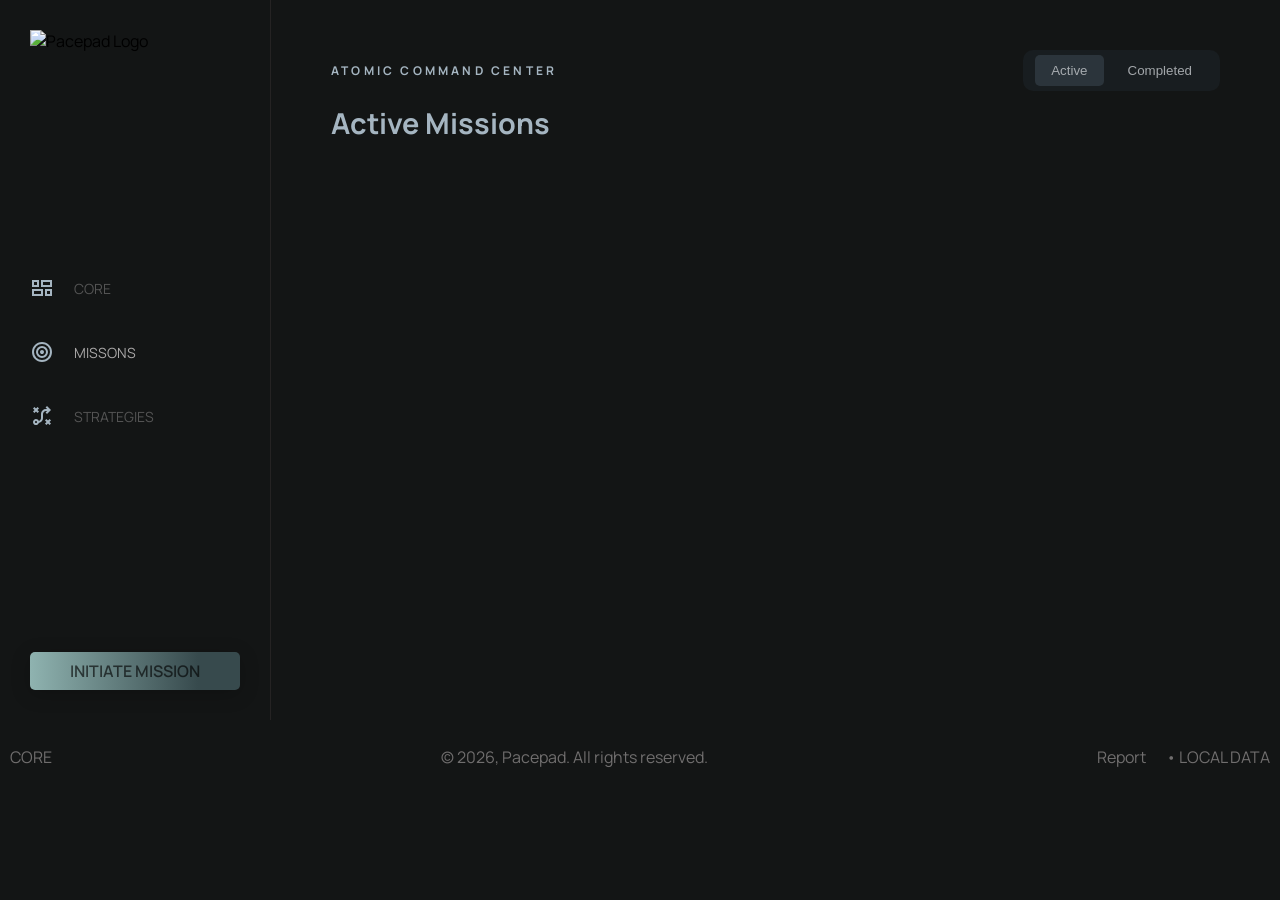
==== missions.html @ 3fa98ae5 "feat: add missions and strategies pages with navigation updates and new icons" ====
<!doctype html>
<html lang="en">
  <head>
    <meta charset="UTF-8" />
    <meta name="viewport" content="width=device-width, initial-scale=1.0" />
    <title>PacePad | Missions</title>
    <link rel="preconnect" href="https://fonts.googleapis.com" />
    <link rel="preconnect" href="https://fonts.gstatic.com" crossorigin />
    <link
      href="https://fonts.googleapis.com/css2?family=Manrope:wght@200..800&display=swap"
      rel="stylesheet"
    />
    <link rel="stylesheet" href="./styles.css" />
  </head>
  <body>
    <div class="body-flex">
      <header>
        <nav class="nav">
          <a href="#" class="nav__logo"
            ><img src="./assets/pacepad-logo.svg" alt="Pacepad Logo" />
          </a>
          <ul class="nav__list">
            <li class="nav__list-item">
              <img src="./assets/icons/core-icon.svg" alt="Core Icon" />
              <a href="index.html">CORE</a>
            </li>
            <li class="nav__list-item">
              <img src="./assets/icons/mission-icon.svg" alt="Mission Icon" />
              <a href="missions.html" class="list-item--active">MISSONS</a>
            </li>
            <li class="nav__list-item">
              <img src="./assets/icons/strategy-icon.svg" alt="Strategy Icon" />
              <a href="./strategies.html">STRATEGIES</a>
            </li>
          </ul>
          <a href="addmission.html" class="btn btn--primary"
            >INITIATE MISSION</a
          >
        </nav>
      </header>
      <main class="main__container">
        <div class="mission-container">
          <h1>ATOMIC COMMAND CENTER</h1>
          <div id="activeMissions">
            <h2>Active Missions</h2>
          </div>
          <div class="hidden" id="completedMissions">
            <h2>Completed Missions</h2>
          </div>
        </div>
        <div class="btn__group">
          <button class="btn btn--tertiary btn--active" id="activeButton">
            Active
          </button>
          <button class="btn btn--tertiary" id="completedButton">
            Completed
          </button>
        </div>
      </main>
    </div>
    <footer class="footer">
      <a href="index.html">CORE</a>
      <span>© 2026, Pacepad. All rights reserved.</span>
      <span class="footer-right">
        <a href="mailto:busra.kuscu@code2career.eu">Report</a>
        <p>• LOCAL DATA</p>
      </span>
    </footer>
    <script src="./missions.js"></script>
  </body>
</html>
---- styles.css ----
* {
  box-sizing: border-box;
}

:root {
  --color-primary: #8FB3B0;
  --color-secondary: #374A4D;
  --color-tertiary: #A5B5C1;
  --color-neutral: #131515;
  --color-base: #eadfdf2d;
  --color-bright: #626543;

  --text-xs: 0.75rem;
  --text-sm: 0.875rem;
  --text-md: 1rem;
  --text-lg: 1.125rem;
  --text-xl: 1.25rem;
  --text-2xl: 1.5rem;
  --text-3xl: 2rem;

  --max-content: 780px;
}

body {
  font-family: "Manrope", sans-serif;
  margin: 0;
  padding: 0;
  background-color: var(--color-neutral);
}

a {
  color: inherit;
  text-decoration: none;
  display: inline-block;
}

a:hover {
  color: inherit;
  text-decoration: none;
}

/*a:visited {
  color: inherit;
}*/

ul {
  list-style: none;
  margin: 0;
  padding: 0;
}

picture,
img {
  max-width: 100%;
  margin: 0;
}



h1 {
  font-size: 12px;
  letter-spacing: 0.2rem;
  margin: 0;
}

h2 {
  font-size: 1.8rem;
}

.body-flex {
  display: flex;
  flex-direction: row;
}

.nav {
  max-width: 280px;
  width: 100%;
  flex-shrink: 0;
  border-right: 1px solid #252323;
  height: 80vh;
  display: flex;
  flex-direction: column;
  justify-content: space-between;
  padding: 30px;
}

.nav__logo img {
  width: 100px;
  height: auto;
}

.nav__list {
  display: flex;
  flex-direction: column;
  gap: 40px;
}

.nav__list-item {
  display: flex;
  align-items: center;
  gap: 20px;
  color: #545454;
  font-size: 14px;
}

.nav__list-item a:hover {
  color: #aba9a9a7;
}

.list-item--active {
  color: #aaa8a8;
}

.main__container {
  display: flex;
  flex-direction: row;
  justify-content: space-between;
  align-items: baseline;
  width: 100%;
  flex: 1;
  max-width: 1100px;
  margin: 50px 60px;
  color: #A5B5C1;
}

.workspace {
  display: flex;
  flex-direction: column;
  align-items: center;
  justify-content: center;
}

.mission-container {
  color: #A5B5C1;
  display: flex;
  flex-direction: column;
  justify-content: baseline;
}

.mission-creator {
  display: flex;
  align-items: center;
  justify-content: center;
  padding: 6px 6px 6px 16px;
  background-color: #000000;
  border: none;
  width: 100%;
  border-radius: 10px;
}

.mission-creator:focus-within {
  border-color: #769f9d29;
  box-shadow: 0 0 0 1px #769f9d29;
}

.mission-creator__input {
  flex: 1;
  background-color: #000000;
  border: none;
  color: #ffffff77;
  font-size: 20px;
  outline: none;
}

.btn {
  cursor: pointer;
  border: none;
  border-radius: 5px;
  text-align: center;
}

.btn--primary {
  padding: 8px 40px;
  background: linear-gradient(90deg, var(--color-primary) 0%, var(--color-secondary)80%);
  transition: all 0.4s cubic-bezier(0.4, 0, 0.2, 1);
  box-shadow: 0 4px 20px rgba(0, 0, 0, 0.2);
  color: #000000a0;
  font-weight: 600;
}

.btn--primary:hover {
  box-shadow: 0 6px 20px rgba(224, 236, 232, 0.264);
  color: #000000a0;
}

.btn--secondary {
  padding: 12px 24px;
  background: linear-gradient(90deg, var(--color-primary) 0%, var(--color-secondary)80%);
  transition: all 0.4s cubic-bezier(0.4, 0, 0.2, 1);
  box-shadow: 0 4px 20px rgba(0, 0, 0, 0.2);
  color: #000000a0;
}

.btn--secondary:hover {
  box-shadow: 0 6px 20px rgba(224, 236, 232, 0.264);
  color: #000000a0;
}

.btn--tertiary {
  background: transparent;
  color: #c3c6cacf;
  padding: 8px 16px;
  transition: all 0.3s ease;
}

.btn--tertiary:hover {
  color: #ffffff;
}

.btn--active {
  background-color: #48576367;
}

.btn__group {
  display: flex;
  gap: 8px;
  background-color: #252f374f;
  padding: 5px 12px;
  border-radius: 10px;
}

.btn__content {
  display: flex;
  align-items: center;
  gap: 10px;
  padding-left: 20px;
  padding-right: 20px;
  color: #000000a0;
  font-weight: 600;
  font-size: 14px;
  width: min-content;
}





















.footer {
  display: flex;
  gap: 20px;
  align-items: baseline;
  justify-content: space-between;
  color: #706e6e;
  margin: 10px;
}

.footer-right {
  display: flex;
  align-items: baseline;
  gap: 20px;
}




























.hidden {
  display: none;
}



@media all and (min-width: 640px) and (max-width: 1023.98px) {}

@media all and (min-width: 1024px) {}
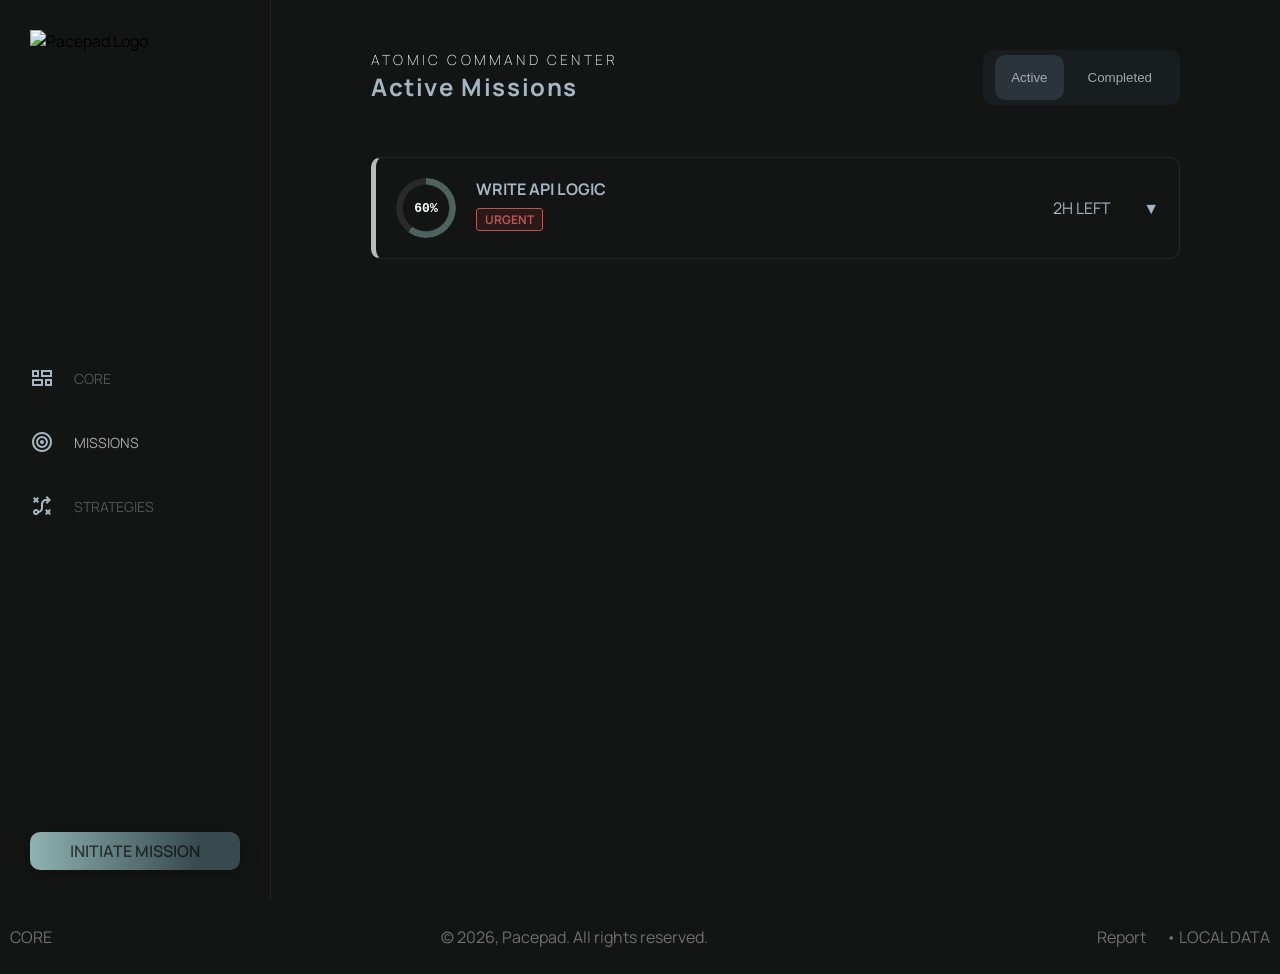
==== commit 28eb30e9: "Add new icons and enhance mission management UI - Added 'add-icon.svg' and 'schedule-icon.svg' for i" ====
--- a/missions.html
+++ b/missions.html
@@ -16,7 +16,7 @@
     <div class="body-flex">
       <header>
         <nav class="nav">
-          <a href="#" class="nav__logo"
+          <a href="index.html" class="nav__logo"
             ><img src="./assets/pacepad-logo.svg" alt="Pacepad Logo" />
           </a>
           <ul class="nav__list">
@@ -26,35 +26,72 @@
             </li>
             <li class="nav__list-item">
               <img src="./assets/icons/mission-icon.svg" alt="Mission Icon" />
-              <a href="missions.html" class="list-item--active">MISSONS</a>
+              <a href="missions.html" class="list-item--active">MISSIONS</a>
             </li>
             <li class="nav__list-item">
               <img src="./assets/icons/strategy-icon.svg" alt="Strategy Icon" />
               <a href="./strategies.html">STRATEGIES</a>
             </li>
           </ul>
-          <a href="addmission.html" class="btn btn--primary"
+          <a href="startmission.html" class="btn btn--primary"
             >INITIATE MISSION</a
           >
         </nav>
       </header>
-      <main class="main__container">
-        <div class="mission-container">
-          <h1>ATOMIC COMMAND CENTER</h1>
-          <div id="activeMissions">
-            <h2>Active Missions</h2>
+      <main class="flex-row main__container align-baseline">
+        <div class="flex-column mission__container">
+          <div class="flex-row justify-space-between">
+            <div class="flex-column">
+              <h1 class="mission__title">ATOMIC COMMAND CENTER</h1>
+              <h2>Active Missions</h2>
+            </div>
+            <div class="flex-row btn__group">
+              <button class="btn btn--tertiary btn--active" id="activeButton">
+                Active
+              </button>
+              <button class="btn btn--tertiary" id="completedButton">
+                Completed
+              </button>
+            </div>
           </div>
+
+          <div class="flex-column mission-card">
+            <div class="flex-row mission-card__header">
+              <div class="flex-row">
+                <div class="atomic-ring" style="--val: 60">60%</div>
+
+                <div class="flex-column title-wrapper">
+                  <h3 class="mission-card__title">WRITE API LOGIC</h3>
+                  <span class="mission-card__type">URGENT</span>
+                </div>
+              </div>
+
+              <div class="flex-row mission-card__status">
+                <span class="time-label">2H LEFT</span>
+                <span class="chevron-icon">▼</span>
+              </div>
+            </div>
+            <div class="mission-body-wrapper">
+              <div class="mission-body">
+                <ul class="atomic-list">
+                  <li class="step completed">
+                    <span class="check-box">✔</span> Setup React Boilerplate
+                  </li>
+                  <li class="step pending">
+                    <span class="check-box">○</span> Fetch API Data
+                  </li>
+                </ul>
+
+                <div class="mission-footer">
+                  <button class="btn-remove">X REMOVE MISSION</button>
+                </div>
+              </div>
+            </div>
+          </div>
+
           <div class="hidden" id="completedMissions">
             <h2>Completed Missions</h2>
           </div>
-        </div>
-        <div class="btn__group">
-          <button class="btn btn--tertiary btn--active" id="activeButton">
-            Active
-          </button>
-          <button class="btn btn--tertiary" id="completedButton">
-            Completed
-          </button>
         </div>
       </main>
     </div>
--- a/styles.css
+++ b/styles.css
@@ -19,6 +19,11 @@
   --text-3xl: 2rem;
 
   --max-content: 780px;
+
+
+
+
+
 }
 
 body {
@@ -55,16 +60,24 @@
   margin: 0;
 }
 
-
-
 h1 {
-  font-size: 12px;
-  letter-spacing: 0.2rem;
   margin: 0;
+  color: #ffffff;
+  font-weight: 200;
+
 }
 
 h2 {
-  font-size: 1.8rem;
+  font-size: 1.5rem;
+  letter-spacing: 0.1rem;
+  line-height: 150%;
+  margin: 0;
+
+}
+
+h3 {
+  margin: 0;
+  font-size: 1rem;
 }
 
 .body-flex {
@@ -73,15 +86,15 @@
 }
 
 .nav {
-  max-width: 280px;
-  width: 100%;
-  flex-shrink: 0;
-  border-right: 1px solid #252323;
-  height: 80vh;
   display: flex;
   flex-direction: column;
   justify-content: space-between;
+  flex-shrink: 0;
   padding: 30px;
+  max-width: 280px;
+  width: 100%;
+  height: 100vh;
+  border-right: 1px solid #252323;
 }
 
 .nav__logo img {
@@ -99,8 +112,8 @@
   display: flex;
   align-items: center;
   gap: 20px;
+  font-size: 14px;
   color: #545454;
-  font-size: 14px;
 }
 
 .nav__list-item a:hover {
@@ -111,30 +124,38 @@
   color: #aaa8a8;
 }
 
-.main__container {
+.flex-row {
   display: flex;
   flex-direction: row;
-  justify-content: space-between;
-  align-items: baseline;
-  width: 100%;
+}
+
+.flex-column {
+  display: flex;
+  flex-direction: column;
+}
+
+.main__container {
+
+  align-items: center;
+  gap: 30px;
   flex: 1;
+  width: 100%;
   max-width: 1100px;
   margin: 50px 60px;
   color: #A5B5C1;
 }
 
+
+.justify-space-between {
+  justify-content: space-between;
+}
+
+
+
+
 .workspace {
-  display: flex;
-  flex-direction: column;
   align-items: center;
   justify-content: center;
-}
-
-.mission-container {
-  color: #A5B5C1;
-  display: flex;
-  flex-direction: column;
-  justify-content: baseline;
 }
 
 .mission-creator {
@@ -142,10 +163,10 @@
   align-items: center;
   justify-content: center;
   padding: 6px 6px 6px 16px;
-  background-color: #000000;
+  width: 100%;
   border: none;
-  width: 100%;
   border-radius: 10px;
+  background-color: #0b0b0ba8;
 }
 
 .mission-creator:focus-within {
@@ -155,27 +176,676 @@
 
 .mission-creator__input {
   flex: 1;
-  background-color: #000000;
   border: none;
+  outline: none;
+  font-size: 20px;
   color: #ffffff77;
+  background-color: #0b0b0ba8;
+}
+
+.mission__container {
+  color: #A5B5C1;
+  gap: 12px;
+  flex: 1;
+  margin-left: 40px;
+  margin-right: 40px;
+  width: 100%;
+
+}
+
+.align-baseline {
+  align-items: baseline;
+}
+
+
+.mission__title {
+  font-size: 14px;
+  letter-spacing: 0.2rem;
+}
+
+.form__container {
+  width: 100%;
+  max-width: 900px;
+  gap: 40px;
+}
+
+.form__header {
+  align-items: flex-end;
+  gap: 24px;
+}
+
+
+
+
+
+@property --val {
+  syntax: '<number>';
+  inherits: true;
+  initial-value: 0;
+}
+
+/* 1. Ana Kutumuz (Sadece yazıyı ve boyutu tutuyor) */
+.atomic-ring {
+  position: relative;
+  /* İçindeki çemberi hizalamak için gerekli */
+  width: 60px;
+  height: 60px;
+  display: flex;
+  align-items: center;
+  justify-content: center;
+  font-family: monospace;
+  font-weight: bold;
+  color: #fff;
+  z-index: 1;
+  /* Yazıyı en öne alıyoruz */
+}
+
+/* 2. Çemberin Kendisi (Sadece arka planda bir hayalet gibi duruyor) */
+.atomic-ring::before {
+  content: "";
+  position: absolute;
+  inset: 0;
+  /* Kutuyu tam olarak kapla */
+  border-radius: 50%;
+  z-index: -1;
+  /* Yazının arkasına geç */
+
+  /* Çizim ve Maskeleme işlerini sadece bu arka plana veriyoruz */
+  background: conic-gradient(#8ebeb576 calc(var(--val) * 1%), #2a2a2a 0);
+  -webkit-mask: radial-gradient(farthest-side, transparent 75%, black 80%);
+  mask: radial-gradient(farthest-side, transparent 75%, black 80%);
+
+  transition: --val 0.6s ease-out;
+  /* Animasyon burada */
+}
+
+.mission-card__header {
+  cursor: pointer;
+  justify-content: space-between;
+  align-items: center;
+
+  width: 100%;
+  max-width: 1100px;
+
+}
+
+.title-wrapper {
+  margin-left: 20px;
+  gap: 8px;
+}
+
+.mission-card {
+  align-items: baseline;
+  justify-content: flex-start;
+  margin-top: 40px;
+  border: 1px solid #bfc0c01c;
+  border-left: 5px solid #cdcdcde6;
+  border-radius: 10px;
+  padding: 20px;
+  width: 100%;
+
+}
+
+.mission-card__status {
+  gap: 32px;
+}
+
+.mission-card__type {
+  color: #bb5551;
+  font-weight: 700;
+  font-size: 12px;
+  max-width: fit-content;
+  background-color: #7f282734;
+  text-align: center;
+  padding: 2px 8px;
+  border-radius: 3px;
+  border: 0.5px solid #bb5551;
+}
+
+/* Ok ikonuna dönme animasyonu ekleyelim */
+.chevron-icon {
+  display: inline-block;
+  transition: transform 0.3s ease;
+}
+
+/* Kapanıp açılacak alanın İSKELETİ (CSS Grid Büyüsü) */
+.mission-body-wrapper {
+  display: grid;
+  grid-template-rows: 0fr;
+  /* Kapalıyken yüksekliği 0 */
+  transition: grid-template-rows 0.4s ease-out;
+  /* Pürüzsüz geçiş süresi */
+}
+
+/* İçeriğin taşmasını engelle */
+.mission-body {
+  overflow: hidden;
+}
+
+
+
+/* =========================================
+   AÇIK OLDUĞUNDA ÇALIŞACAK CSS
+   ========================================= */
+.mission-card.is-open .mission-body-wrapper {
+  grid-template-rows: 1fr;
+  /* Yüksekliği içindeki eleman kadar olsun */
+}
+
+.mission-card.is-open .chevron-icon {
+  transform: rotate(180deg);
+  /* Oku yukarı çevir */
+}
+
+
+
+
+.grid__container {
+  display: grid;
+  grid-template-columns: auto auto;
+  justify-content: space-between;
+  align-items: baseline;
+  gap: 12px;
+  margin-bottom: 32px;
+
+}
+
+
+.mission-types__grid {
+  display: grid;
+  grid-template-columns: repeat(2, 1fr);
+  align-items: flex-start;
+  justify-content: start;
+  gap: 16px;
+}
+
+.mission-types__option {
+  border-radius: 10px;
+  border: 1px solid #2f313266;
+  background-color: #1c1e2033;
+  padding: 12px 50px;
+  cursor: pointer;
+  transition: background 0.2s, border-color 0.2s;
+  box-shadow: 0 4px 10px rgba(0, 0, 0, 0.4);
+}
+
+
+.mission-types--active {
+  background-color: #162525;
+  border: 1px solid #1b453f;
+  box-shadow: 0 4px 15px rgba(41, 67, 63, 0.35);
+}
+
+.option__input {
+  display: none;
+}
+
+.option__content {
+  align-items: flex-start;
+  gap: 4px;
+}
+
+.option__title {
+  font-weight: 700;
+  font-size: 14px;
+  margin-bottom: 4px;
+  color: rgba(243, 244, 246, 0.874)
+}
+
+.option__subtitle {
+  font-size: 12px;
+  font-weight: 600;
+  color: #656E70;
+}
+
+
+
+.allocation__container {
+  gap: 8px;
+
+}
+
+.duration__option {
+  justify-content: center;
+  align-items: center;
+  border-radius: 20px;
+  padding: 12px 24px;
+  min-width: 70px;
+  min-height: 45px;
+  cursor: pointer;
+  transition: background 0.2s, color 0.2s;
+  border: 1px solid #2f313266;
+  background-color: #1c1e205c;
+  color: #ffffffd7;
+
+}
+
+
+
+.mission-types__option:hover,
+.duration__option:hover {
+  background-color: #1a1c1e;
+}
+
+
+.duration__content {
+  font-weight: 600;
+  font-size: 14px;
+
+}
+
+.duration__option--active {
+  background-color: #ffffffd7;
+  color: #141414e4;
+}
+
+.custom-button {
+  text-align: center;
+  margin-top: 20px;
+  width: 100%;
+}
+
+
+
+
+
+.breakdown__header {
+  justify-content: space-between;
+  align-items: baseline;
+  margin-top: 60px;
+  margin-bottom: 28px;
+  letter-spacing: 2px;
+  font-size: 14px;
+  font-weight: 600;
+}
+
+
+.breakdown__subtitle {
+  font-size: 12px;
+}
+
+
+.breakdown__list {
+  gap: 20px;
+}
+
+
+.breakdown__list-item {
+  background-color: #1a1c1e;
+  border: 1px solid #131515;
+  border-radius: 12px;
+  padding: 24px 40px;
+  align-items: center;
+  justify-content: center;
+  gap: 5px;
+  box-shadow: 0 4px 10px rgba(0, 0, 0, 0.4);
+  transition: all 0.2s ease;
+}
+
+.list-item__number {
   font-size: 20px;
+  font-weight: 700;
+  color: #334142;
+  margin-right: 32px;
+}
+
+.breakdown__input {
+  flex: 1;
+  background: none;
+  border: none;
   outline: none;
-}
+  font-size: 18px;
+  color: #ffffffbc;
+  width: 100%;
+}
+
+.breakdown__input::placeholder {
+  color: #ffffff3a;
+}
+
+.btn__add-step {
+  background: none;
+  color: #a5b5c1c4;
+
+}
+
+
+
+
+
+
+.breakdown__text {
+  margin: 0 auto;
+  background: url(./assets/focus-img.svg) no-repeat center;
+  background-size: contain;
+  color: var(--color-tertiary);
+  line-height: 150%;
+  text-align: center;
+  letter-spacing: 2px;
+  text-shadow: 0 0 20px rgba(255, 255, 255, 0.362);
+}
+
+
+
+
+
+
+
+
+
+
+
+
+
+
+
+
+
+
+
+
+
+
+
+
+
+
+.input-field {
+  border: none;
+  outline: none;
+  font-size: 20px;
+  color: #ffffffea;
+  background-color: #0b0b0b7b;
+  border-radius: 10px;
+  padding: 20px 32px;
+  width: 100%;
+  max-width: 800px;
+}
+
+.form__legend {
+  margin-bottom: 20px;
+  font-size: 12px;
+  font-weight: 600;
+  letter-spacing: 2px;
+}
+
+
+fieldset {
+  flex: 1;
+  border: none;
+  /* Tarayıcının varsayılan çerçevesini kaldırıyoruz */
+  padding: 0;
+  margin: 0;
+  min-width: 0;
+  /* Bazı tarayıcılarda taşmayı önler */
+}
+
+legend {
+  padding: 0;
+  display: table;
+  /* Genişlik sorunlarını çözer */
+}
+
+.focus-toggle {
+  align-items: center;
+  padding: 16px;
+  width: fit-content;
+  background: #1a1c1e;
+  border-radius: 12px;
+}
+
+.toggle__label,
+.toggle__status {
+  font-size: 12px;
+  font-weight: 600;
+  color: #8b9a9a;
+}
+
+.toggle__switch {
+  position: relative;
+  width: 44px;
+  height: 24px;
+  margin: 0 12px;
+}
+
+.toggle__switch input {
+  display: none;
+}
+
+.switch__slider {
+  position: absolute;
+  inset: 0;
+  cursor: pointer;
+  transition: 0.4s;
+  background: #2c3635;
+  border-radius: 24px;
+}
+
+.switch__slider:before {
+  position: absolute;
+  content: "";
+  width: 18px;
+  height: 18px;
+  left: 3px;
+  bottom: 3px;
+  transition: 0.4s;
+  background: #728c8a;
+  border-radius: 50%;
+}
+
+input:checked+.switch__slider {
+  background: #2e534dfb;
+}
+
+input:checked+.switch__slider:before {
+  transform: translateX(20px);
+  background: #a3c2c2;
+}
+
+
+
+
+
+.main__title {
+  font-size: 32px;
+}
+
+.strategy__container {
+  margin: 40px;
+  gap: 30px;
+}
+
+.strategy-card {
+  align-items: center;
+  justify-content: space-between;
+  gap: 24px;
+  flex: 1;
+  padding: 30px;
+  cursor: pointer;
+  position: relative;
+  transform: scale(0.9);
+  opacity: 0.7;
+  border: 1px solid #4857631d;
+  border-radius: 10px;
+  color: #798690;
+}
+
+.card--active {
+  font-weight: 600;
+  transform: scale(1.05);
+  opacity: 1;
+  z-index: 10;
+  box-shadow: 0 0 30px rgba(130, 127, 127, 0.308);
+  border-color: var(--color-tertiary);
+  color: #e4e9ed;
+}
+
+.card-icon {
+  padding: 10px;
+  border: 1px solid #717c8457;
+  border-radius: 50px;
+}
+
+.card-icon--active {
+  background: radial-gradient(circle, rgba(118, 159, 157, 0.352) 0%, rgba(5, 5, 5, 0) 70%);
+  box-shadow:
+    0 0 20px 0 rgba(118, 159, 157, 0.5),
+    inset 0 0 10px 0 rgba(118, 159, 157, 0.3);
+  border-color: #A5B5C1;
+}
+
+.card__text {
+  text-align: center;
+  font-size: 16px;
+  line-height: 150%;
+}
+
+.card-badge {
+  position: absolute;
+  top: 0;
+  left: 50%;
+  transform: translate(-50%, -100%);
+  transition: opacity 0.3s ease;
+  z-index: 10;
+  padding: 4px 16px;
+  font-size: 12px;
+  font-weight: 700;
+  text-align: center;
+  width: max-content;
+  border-radius: 20px;
+  background-color: #98ccc9;
+  color: #050505a4;
+}
+
+.card-status {
+  align-items: center;
+  gap: 8px;
+  transition: color 0.3s ease;
+}
+
+.status-dot {
+  width: 12px;
+  height: 12px;
+  background-color: transparent;
+  transition: all 0.3s ease;
+  border: 2px solid #4a555e;
+  border-radius: 50%;
+}
+
+.status-dot--active {
+  box-shadow: 0 0 10px 2px rgba(118, 159, 157, 0.6);
+  border-color: #769f9d;
+  background-color: #bed0cf;
+}
+
+.status-text {
+  font-size: 12px;
+  font-weight: 700;
+}
+
+
+.set-time {
+  align-items: center;
+  gap: 8px;
+  font-size: 14px;
+  background: none;
+  border-radius: 40px;
+  box-shadow: 0 0 5px 0 rgba(118, 159, 157, 0.355);
+  border-color: #9cbfc3;
+  padding: 20px;
+  color: #a5b5c1c4;
+}
+
+.set-time:hover {
+  color: #9cbfc3;
+}
+
+.calibration-box {
+  align-items: center;
+  justify-content: center;
+  gap: 60px;
+  background: radial-gradient(circle at center, #1a2a28 0%, #0d1413 100%);
+  padding: 40px;
+  border-radius: 16px;
+  user-select: none;
+  flex: 1;
+  width: 100%;
+}
+
+.btn--set-time {
+  padding: 12px 48px;
+  border: 1px solid #b6babc32;
+  border-radius: 30px;
+  box-shadow:
+    0 0 20px 0 rgba(118, 159, 157, 0.5),
+    inset 0 0 10px 0 rgba(118, 159, 157, 0.3);
+  cursor: pointer;
+}
+
+.time-column {
+  align-items: center;
+  width: 80px;
+}
+
+.col__label {
+  color: #6b8783;
+  font-size: 12px;
+  letter-spacing: 2px;
+  margin-bottom: 15px;
+}
+
+.nav-btn {
+  background: none;
+  border: none;
+  color: #3a4b49;
+  font-size: 20px;
+  cursor: pointer;
+  transition: color 0.2s ease;
+}
+
+.nav-btn:hover {
+  color: #00E5FF;
+}
+
+
+
+
+.val {
+  font-size: 24px;
+  color: #2a3b39;
+  transition: all 0.3s cubic-bezier(0.4, 0, 0.2, 1);
+}
+
+.val.active {
+  font-size: 56px;
+  font-weight: bold;
+  color: #c9f5f0;
+  text-shadow: 0 0 20px rgba(0, 229, 255, 0.4);
+}
+
+
+.time-separator {
+  font-size: 40px;
+  color: #2a3b39;
+  margin-top: 10px;
+}
+
 
 .btn {
   cursor: pointer;
   border: none;
-  border-radius: 5px;
+  border-radius: 10px;
   text-align: center;
+
 }
 
 .btn--primary {
   padding: 8px 40px;
+  font-weight: 600;
   background: linear-gradient(90deg, var(--color-primary) 0%, var(--color-secondary)80%);
   transition: all 0.4s cubic-bezier(0.4, 0, 0.2, 1);
   box-shadow: 0 4px 20px rgba(0, 0, 0, 0.2);
   color: #000000a0;
-  font-weight: 600;
 }
 
 .btn--primary:hover {
@@ -198,9 +868,9 @@
 
 .btn--tertiary {
   background: transparent;
-  color: #c3c6cacf;
   padding: 8px 16px;
   transition: all 0.3s ease;
+  color: #c3c6cacf;
 }
 
 .btn--tertiary:hover {
@@ -212,23 +882,22 @@
 }
 
 .btn__group {
-  display: flex;
+
   gap: 8px;
-  background-color: #252f374f;
   padding: 5px 12px;
   border-radius: 10px;
+  background-color: #252f374f;
 }
 
 .btn__content {
-  display: flex;
   align-items: center;
   gap: 10px;
   padding-left: 20px;
   padding-right: 20px;
-  color: #000000a0;
+  width: min-content;
   font-weight: 600;
   font-size: 14px;
-  width: min-content;
+  color: #000000a0;
 }
 
 
@@ -253,11 +922,11 @@
 
 .footer {
   display: flex;
-  gap: 20px;
   align-items: baseline;
   justify-content: space-between;
+  gap: 20px;
+  margin: 10px;
   color: #706e6e;
-  margin: 10px;
 }
 
 .footer-right {
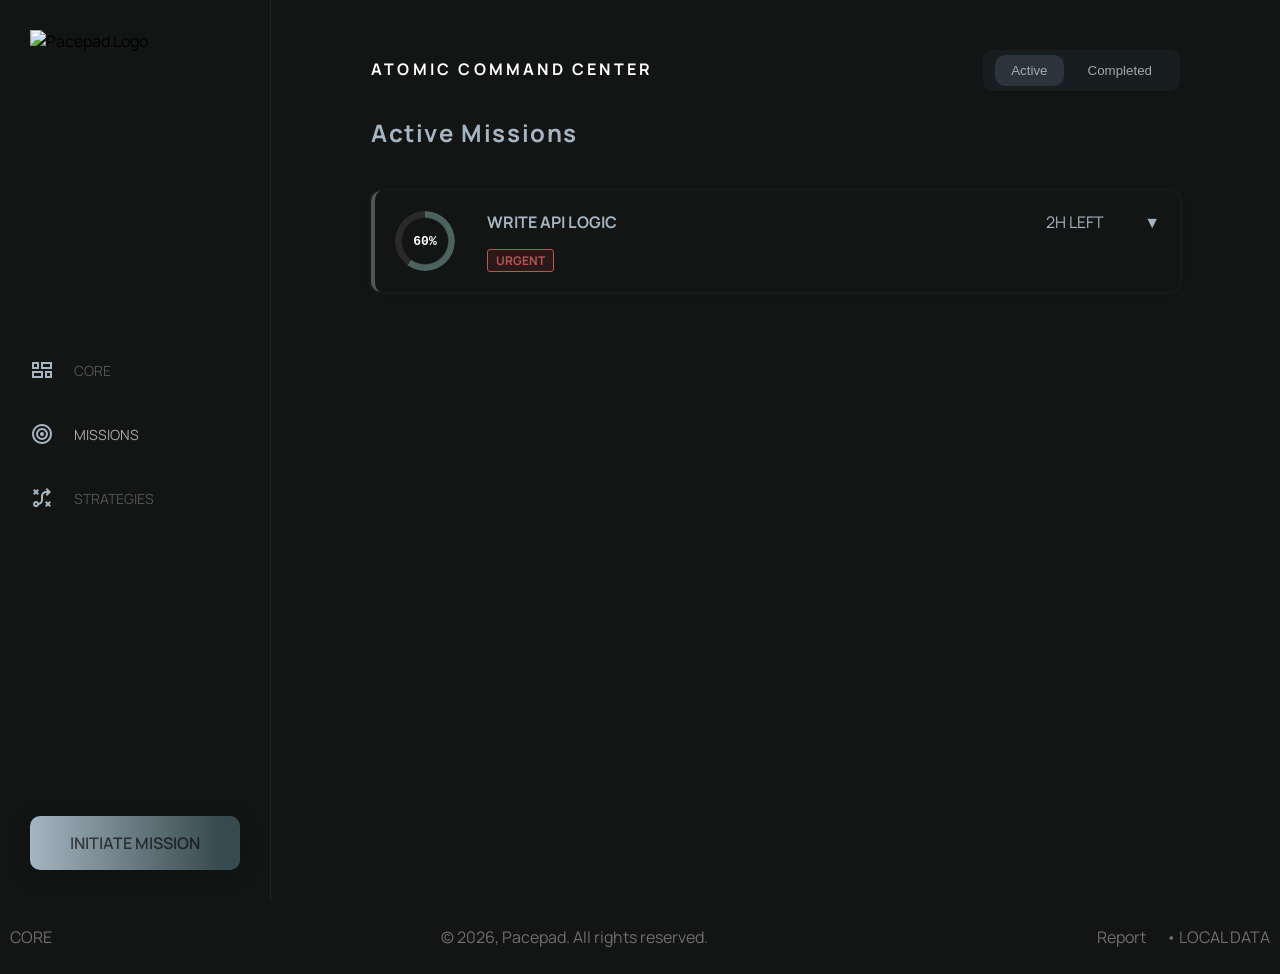
==== commit a2febc25: "feat: update mission card layout and styling for improved readability and interaction" ====
--- a/missions.html
+++ b/missions.html
@@ -40,11 +40,9 @@
       </header>
       <main class="flex-row main__container align-baseline">
         <div class="flex-column mission__container">
-          <div class="flex-row justify-space-between">
-            <div class="flex-column">
-              <h1 class="mission__title">ATOMIC COMMAND CENTER</h1>
-              <h2>Active Missions</h2>
-            </div>
+          <div class="flex-row justify-space-between align-baseline">
+            <h1 class="mission__title">ATOMIC COMMAND CENTER</h1>
+
             <div class="flex-row btn__group">
               <button class="btn btn--tertiary btn--active" id="activeButton">
                 Active
@@ -55,34 +53,35 @@
             </div>
           </div>
 
-          <div class="flex-column mission-card">
-            <div class="flex-row mission-card__header">
-              <div class="flex-row">
-                <div class="atomic-ring" style="--val: 60">60%</div>
+          <div class="flex-column" id="activeMissions">
+            <h2>Active Missions</h2>
+            <div class="flex-column mission-card">
+              <div class="flex-row mission-card__header">
+                <div class="flex-row">
+                  <div class="progress-ring" style="--val: 60">60%</div>
 
-                <div class="flex-column title-wrapper">
-                  <h3 class="mission-card__title">WRITE API LOGIC</h3>
-                  <span class="mission-card__type">URGENT</span>
+                  <div class="flex-column title-wrapper">
+                    <h3>WRITE API LOGIC</h3>
+                    <span class="mission-card__type">URGENT</span>
+                  </div>
+                </div>
+
+                <div class="flex-row mission-card__status">
+                  <span>2H LEFT</span>
+                  <span class="chevron-icon">▼</span>
                 </div>
               </div>
+              <div class="mission__body-wrapper">
+                <div class="mission__body">
+                  <ul>
+                    <li class="flex-row mission__body-item">
+                      <span class="check-box">✔</span> Setup React Boilerplate
+                    </li>
+                    <li class="flex-row mission__body-item">
+                      <span class="check-box">○</span> Fetch API Data
+                    </li>
+                  </ul>
 
-              <div class="flex-row mission-card__status">
-                <span class="time-label">2H LEFT</span>
-                <span class="chevron-icon">▼</span>
-              </div>
-            </div>
-            <div class="mission-body-wrapper">
-              <div class="mission-body">
-                <ul class="atomic-list">
-                  <li class="step completed">
-                    <span class="check-box">✔</span> Setup React Boilerplate
-                  </li>
-                  <li class="step pending">
-                    <span class="check-box">○</span> Fetch API Data
-                  </li>
-                </ul>
-
-                <div class="mission-footer">
                   <button class="btn-remove">X REMOVE MISSION</button>
                 </div>
               </div>
--- a/styles.css
+++ b/styles.css
@@ -63,8 +63,6 @@
 h1 {
   margin: 0;
   color: #ffffff;
-  font-weight: 200;
-
 }
 
 h2 {
@@ -72,12 +70,18 @@
   letter-spacing: 0.1rem;
   line-height: 150%;
   margin: 0;
-
 }
 
 h3 {
   margin: 0;
   font-size: 1rem;
+}
+
+fieldset {
+  flex: 1;
+  border: none;
+  padding: 0;
+  margin: 0;
 }
 
 .body-flex {
@@ -135,19 +139,13 @@
 }
 
 .main__container {
-
-  align-items: center;
-  gap: 30px;
+  align-items: center;
+  gap: 60px;
   flex: 1;
   width: 100%;
   max-width: 1100px;
   margin: 50px 60px;
   color: #A5B5C1;
-}
-
-
-.justify-space-between {
-  justify-content: space-between;
 }
 
 
@@ -178,14 +176,14 @@
   flex: 1;
   border: none;
   outline: none;
+  background: none;
   font-size: 20px;
-  color: #ffffff77;
-  background-color: #0b0b0ba8;
+  color: #ffffffac;
 }
 
 .mission__container {
   color: #A5B5C1;
-  gap: 12px;
+  gap: 24px;
   flex: 1;
   margin-left: 40px;
   margin-right: 40px;
@@ -193,41 +191,408 @@
 
 }
 
+.justify-space-between {
+  justify-content: space-between;
+}
+
 .align-baseline {
   align-items: baseline;
 }
 
 
 .mission__title {
+  font-size: 16px;
+  letter-spacing: 0.2rem;
+}
+
+.form__container {
+  width: 100%;
+  max-width: 900px;
+  gap: 10px;
+}
+
+.form__header {
+  align-items: center;
+  gap: 16px;
+}
+
+.form__legend {
+  margin-bottom: 20px;
+  font-size: 12px;
+  font-weight: 700;
+  letter-spacing: 2px;
+}
+
+.mt-60 {
+  margin-top: 60px;
+}
+
+.mb-20 {
+  margin-bottom: 20px;
+}
+
+
+
+
+.input-field {
+  border: none;
+  outline: none;
+  font-size: 20px;
+  color: #ffffffac;
+  background-color: #0b0b0b7b;
+  border-radius: 10px;
+  padding: 20px 32px;
+  width: 100%;
+  max-width: 700px;
+}
+
+.toggle__container {
+  align-items: center;
+  gap: 8px;
+  padding: 20px 14px;
+  width: fit-content;
+  background: #1a1c1e;
+  border-radius: 10px;
+}
+
+.toggle__label,
+.toggle__status {
+  font-size: 12px;
+  font-weight: 700;
+  color: #8b9a9a;
+}
+
+.toggle-btn {
+  display: inline-flex;
+  align-items: center;
+  width: 44px;
+  height: 24px;
+  background-color: #4d545b72;
+  border-radius: 9999px;
+  border: none;
+  cursor: pointer;
+  padding: 0;
+}
+
+.toggle-btn--active {
+  background-color: #5a8782c9;
+}
+
+.toggle-slider {
+  display: inline-block;
+  width: 16px;
+  height: 16px;
+  background-color: var(--color-tertiary);
+  border-radius: 50%;
+  transform: translateX(4px);
+  transition: transform 0.4s ease;
+}
+
+.toggle-btn--active .toggle-slider {
+  transform: translateX(24px);
+}
+
+.form__error {
+  color: #71c1b5ec;
   font-size: 14px;
-  letter-spacing: 0.2rem;
-}
-
-.form__container {
+  font-weight: 800;
+}
+
+
+
+
+.mission-types__container {
+  display: grid;
+  grid-template-columns: repeat(2, 1fr);
+  align-items: baseline;
+  justify-content: start;
+  gap: 16px;
+  margin-bottom: 32px;
+}
+
+.mission-types__option {
+  border-radius: 10px;
+  border: 1px solid #2f313266;
+  background-color: #1c1e2033;
+  padding: 12px 24px;
+  cursor: pointer;
+  box-shadow: 0 4px 10px rgba(0, 0, 0, 0.4);
+}
+
+.mission-types--active {
+  background-color: #162525;
+  border: 1px solid #1b453f;
+  box-shadow: 0 4px 15px rgba(41, 67, 63, 0.35);
+}
+
+.option__content {
+  align-items: baseline;
+  gap: 8px;
+  font-weight: 700;
+}
+
+.option__title {
+  font-size: 14px;
+  color: #f3f4f6df
+}
+
+.option__subtitle {
+  font-size: 12px;
+  color: #656E70;
+}
+
+.sr-only {
+  position: absolute;
+  width: 1px;
+  height: 1px;
+  padding: 0;
+  margin: -1px;
+  overflow: hidden;
+  clip: rect(0, 0, 0, 0);
+  border: 0;
+}
+
+.mission-types__option:has(input:focus-visible) {
+  border-color: #ffffff;
+}
+
+.form__context {
+
+  color: var(--color-tertiary);
+  line-height: 150%;
+  text-align: center;
+  letter-spacing: 2px;
+  text-shadow: 0 0 20px rgba(255, 255, 255, 0.362);
+}
+
+.breakdown__header {
+  justify-content: space-between;
+  align-items: baseline;
+
+}
+
+.breakdown__list {
+  gap: 20px;
+}
+
+.breakdown__list-item {
+  background-color: #1a1c1e;
+  border: 1px solid #131515;
+  border-radius: 10px;
+  padding: 12px 40px;
+  align-items: center;
+  justify-content: center;
+  gap: 16px;
+  box-shadow: 0 4px 10px rgba(0, 0, 0, 0.603);
+  min-height: 84px;
+
+}
+
+.list-item__number {
+  font-size: 20px;
+  font-weight: 700;
+  color: #3e4b4dd6;
+  margin-right: 32px;
+}
+
+.list-item__input {
+  flex: 1;
+  background: none;
+  border: none;
+  outline: none;
+  font-size: 18px;
+  color: #ffffffac;
+  width: 100%;
+}
+
+.list-item__input::placeholder {
+  color: #7479798b;
+}
+
+.list-item__actions {
+  gap: 8px;
+}
+
+.set-time__button {
+  align-items: center;
+  justify-content: center;
+  gap: 8px;
+  font-size: 14px;
+  border-radius: 40px;
+  box-shadow: 0 0 3px 0 #c5dcdb33;
+  padding: 10px;
+  min-width: 130px;
+  background-color: #769f9d53;
+  color: #bdc0c2db;
+}
+
+.set-time__button:hover {
+  background-color: #769f9d80;
+}
+
+.delete__button {
+  max-width: 90px;
+  background: none;
+  color: #a5b5c1c4;
+  padding: 10px;
+  box-shadow: 0 0 3px 0 #c5dcdb33;
+}
+
+.delete__button:hover {
+  background-color: #5e606027;
+}
+
+.add-step__button {
+  gap: 8px;
+  align-items: center;
+  background: none;
+  color: #a5b5c1c4;
+  width: 100%;
+}
+
+.add-step__button:hover {
+  background-color: #1a1c1e;
+}
+
+.submit__button {
+  gap: 12px;
+  align-items: center;
+  max-width: max-content;
+  margin: 0 auto;
+  padding: 20px 40px;
+  color: #232626;
+  font-weight: 600;
+  background: linear-gradient(90deg, var(--color-tertiary) 0, var(--color-secondary) 90%);
+}
+
+.calibration__container {
+  position: relative;
+  align-items: center;
+  justify-content: center;
+  gap: 60px;
+  background: radial-gradient(circle at center, #1a2a28 0%, #0d1413 100%);
+  padding: 40px;
+  border-radius: 16px;
+  user-select: none;
+  flex: 1;
+  width: 100%;
+}
+
+.column__time {
+  align-items: center;
+  min-width: 80px;
+}
+
+.column__label {
+  color: #6b8783;
+  font-size: 12px;
+  letter-spacing: 2px;
+  margin-bottom: 15px;
+}
+
+.calibration__button {
+  background: none;
+  border: none;
+  color: #3a4b49;
+  font-size: 20px;
+  cursor: pointer;
+  transition: color 0.3s ease;
+}
+
+.calibration__button:hover {
+  color: #769f9d;
+}
+
+.current__value {
+  font-size: 24px;
+  color: #2a3b39;
+  transition: all 0.3s cubic-bezier(0.4, 0, 0.2, 1);
+}
+
+.current__value.active {
+  font-size: 56px;
+  font-weight: bold;
+  color: #c9f5f0;
+  text-shadow: 0 0 20px rgba(0, 229, 255, 0.4);
+}
+
+.time-separator {
+  font-size: 40px;
+  color: #2a3b39;
+  margin-top: 10px;
+}
+
+.time-picker__button {
+  background-color: #2a3b39;
+  color: #c9f5f0;
+  padding: 12px 48px;
+  border: 1px solid #b6babc32;
+  border-radius: 30px;
+  box-shadow:
+    0 0 10px 0 rgba(118, 159, 157, 0.5),
+    inset 0 0 10px 0 rgba(118, 159, 157, 0.3);
+  cursor: pointer;
+}
+
+.time-picker__button:hover {
+  background-color: #2a3b39cd;
+}
+
+
+.error-message {
+  position: absolute;
+  top: 20%;
+  left: 50%;
+  transform: translateX(-50%);
+  z-index: 1000;
+  background-color: #b6babc32;
+  color: white;
+  padding: 20px 60px;
+  border-radius: 8px;
+  box-shadow: 0 0 0 9999px rgba(0, 0, 0, 0.6);
+}
+
+
+.close__button {
+  position: absolute;
+  top: 12px;
+  right: 24px;
+  background: transparent;
+  border: none;
+  font-size: 24px;
+  line-height: 1;
+  color: #f0f1f2;
+  cursor: pointer;
+  padding: 8px;
+  transition: color 0.2s ease;
+  opacity: 0.7;
+}
+
+.close__button:hover {
+  opacity: 1;
+}
+
+.mission-card {
+  align-items: center;
+  justify-content: flex-start;
+  margin-top: 40px;
+  border-left: 4px solid #687474b2;
+  box-shadow: 0 0 5px rgba(130, 127, 127, 0.138);
+  border-radius: 10px;
+  padding: 20px;
   width: 100%;
   max-width: 900px;
-  gap: 40px;
-}
-
-.form__header {
-  align-items: flex-end;
-  gap: 24px;
-}
-
-
-
-
-
-@property --val {
-  syntax: '<number>';
-  inherits: true;
-  initial-value: 0;
-}
-
-/* 1. Ana Kutumuz (Sadece yazıyı ve boyutu tutuyor) */
-.atomic-ring {
+}
+
+.mission-card__header {
+  cursor: pointer;
+  justify-content: space-between;
+  align-items: flex-start;
+  width: 100%;
+}
+
+.progress-ring {
   position: relative;
-  /* İçindeki çemberi hizalamak için gerekli */
   width: 60px;
   height: 60px;
   display: flex;
@@ -237,57 +602,23 @@
   font-weight: bold;
   color: #fff;
   z-index: 1;
-  /* Yazıyı en öne alıyoruz */
-}
-
-/* 2. Çemberin Kendisi (Sadece arka planda bir hayalet gibi duruyor) */
-.atomic-ring::before {
+}
+
+.progress-ring::before {
   content: "";
   position: absolute;
   inset: 0;
-  /* Kutuyu tam olarak kapla */
   border-radius: 50%;
   z-index: -1;
-  /* Yazının arkasına geç */
-
-  /* Çizim ve Maskeleme işlerini sadece bu arka plana veriyoruz */
   background: conic-gradient(#8ebeb576 calc(var(--val) * 1%), #2a2a2a 0);
   -webkit-mask: radial-gradient(farthest-side, transparent 75%, black 80%);
   mask: radial-gradient(farthest-side, transparent 75%, black 80%);
-
   transition: --val 0.6s ease-out;
-  /* Animasyon burada */
-}
-
-.mission-card__header {
-  cursor: pointer;
-  justify-content: space-between;
-  align-items: center;
-
-  width: 100%;
-  max-width: 1100px;
-
 }
 
 .title-wrapper {
-  margin-left: 20px;
-  gap: 8px;
-}
-
-.mission-card {
-  align-items: baseline;
-  justify-content: flex-start;
-  margin-top: 40px;
-  border: 1px solid #bfc0c01c;
-  border-left: 5px solid #cdcdcde6;
-  border-radius: 10px;
-  padding: 20px;
-  width: 100%;
-
-}
-
-.mission-card__status {
-  gap: 32px;
+  margin-left: 32px;
+  gap: 16px;
 }
 
 .mission-card__type {
@@ -302,355 +633,79 @@
   border: 0.5px solid #bb5551;
 }
 
-/* Ok ikonuna dönme animasyonu ekleyelim */
+.mission-card__status {
+  gap: 40px;
+}
+
 .chevron-icon {
   display: inline-block;
   transition: transform 0.3s ease;
 }
 
-/* Kapanıp açılacak alanın İSKELETİ (CSS Grid Büyüsü) */
-.mission-body-wrapper {
+.mission__body-wrapper {
   display: grid;
   grid-template-rows: 0fr;
-  /* Kapalıyken yüksekliği 0 */
   transition: grid-template-rows 0.4s ease-out;
-  /* Pürüzsüz geçiş süresi */
-}
-
-/* İçeriğin taşmasını engelle */
-.mission-body {
+}
+
+.mission__body {
   overflow: hidden;
 }
 
-
-
-/* =========================================
-   AÇIK OLDUĞUNDA ÇALIŞACAK CSS
-   ========================================= */
-.mission-card.is-open .mission-body-wrapper {
+.mission__body-item {
+  gap: 12px;
+  align-items: center;
+  padding: 12px 0;
+}
+
+.mission-card.is-open .mission__body-wrapper {
   grid-template-rows: 1fr;
-  /* Yüksekliği içindeki eleman kadar olsun */
 }
 
 .mission-card.is-open .chevron-icon {
   transform: rotate(180deg);
-  /* Oku yukarı çevir */
-}
-
-
-
-
-.grid__container {
-  display: grid;
-  grid-template-columns: auto auto;
-  justify-content: space-between;
-  align-items: baseline;
-  gap: 12px;
-  margin-bottom: 32px;
-
-}
-
-
-.mission-types__grid {
-  display: grid;
-  grid-template-columns: repeat(2, 1fr);
-  align-items: flex-start;
-  justify-content: start;
-  gap: 16px;
-}
-
-.mission-types__option {
-  border-radius: 10px;
-  border: 1px solid #2f313266;
-  background-color: #1c1e2033;
-  padding: 12px 50px;
-  cursor: pointer;
-  transition: background 0.2s, border-color 0.2s;
-  box-shadow: 0 4px 10px rgba(0, 0, 0, 0.4);
-}
-
-
-.mission-types--active {
-  background-color: #162525;
-  border: 1px solid #1b453f;
-  box-shadow: 0 4px 15px rgba(41, 67, 63, 0.35);
-}
-
-.option__input {
-  display: none;
-}
-
-.option__content {
-  align-items: flex-start;
-  gap: 4px;
-}
-
-.option__title {
-  font-weight: 700;
-  font-size: 14px;
-  margin-bottom: 4px;
-  color: rgba(243, 244, 246, 0.874)
-}
-
-.option__subtitle {
-  font-size: 12px;
-  font-weight: 600;
-  color: #656E70;
-}
-
-
-
-.allocation__container {
-  gap: 8px;
-
-}
-
-.duration__option {
-  justify-content: center;
-  align-items: center;
-  border-radius: 20px;
-  padding: 12px 24px;
-  min-width: 70px;
-  min-height: 45px;
-  cursor: pointer;
-  transition: background 0.2s, color 0.2s;
-  border: 1px solid #2f313266;
-  background-color: #1c1e205c;
-  color: #ffffffd7;
-
-}
-
-
-
-.mission-types__option:hover,
-.duration__option:hover {
-  background-color: #1a1c1e;
-}
-
-
-.duration__content {
-  font-weight: 600;
-  font-size: 14px;
-
-}
-
-.duration__option--active {
-  background-color: #ffffffd7;
-  color: #141414e4;
-}
-
-.custom-button {
-  text-align: center;
-  margin-top: 20px;
-  width: 100%;
-}
-
-
-
-
-
-.breakdown__header {
-  justify-content: space-between;
-  align-items: baseline;
-  margin-top: 60px;
-  margin-bottom: 28px;
-  letter-spacing: 2px;
-  font-size: 14px;
-  font-weight: 600;
-}
-
-
-.breakdown__subtitle {
-  font-size: 12px;
-}
-
-
-.breakdown__list {
-  gap: 20px;
-}
-
-
-.breakdown__list-item {
-  background-color: #1a1c1e;
-  border: 1px solid #131515;
-  border-radius: 12px;
-  padding: 24px 40px;
-  align-items: center;
-  justify-content: center;
-  gap: 5px;
-  box-shadow: 0 4px 10px rgba(0, 0, 0, 0.4);
-  transition: all 0.2s ease;
-}
-
-.list-item__number {
-  font-size: 20px;
-  font-weight: 700;
-  color: #334142;
-  margin-right: 32px;
-}
-
-.breakdown__input {
-  flex: 1;
-  background: none;
-  border: none;
-  outline: none;
-  font-size: 18px;
-  color: #ffffffbc;
-  width: 100%;
-}
-
-.breakdown__input::placeholder {
-  color: #ffffff3a;
-}
-
-.btn__add-step {
-  background: none;
-  color: #a5b5c1c4;
-
-}
-
-
-
-
-
-
-.breakdown__text {
-  margin: 0 auto;
-  background: url(./assets/focus-img.svg) no-repeat center;
-  background-size: contain;
-  color: var(--color-tertiary);
-  line-height: 150%;
-  text-align: center;
-  letter-spacing: 2px;
-  text-shadow: 0 0 20px rgba(255, 255, 255, 0.362);
-}
-
-
-
-
-
-
-
-
-
-
-
-
-
-
-
-
-
-
-
-
-
-
-
-
-
-
-.input-field {
-  border: none;
-  outline: none;
-  font-size: 20px;
-  color: #ffffffea;
-  background-color: #0b0b0b7b;
-  border-radius: 10px;
-  padding: 20px 32px;
-  width: 100%;
-  max-width: 800px;
-}
-
-.form__legend {
-  margin-bottom: 20px;
-  font-size: 12px;
-  font-weight: 600;
-  letter-spacing: 2px;
-}
-
-
-fieldset {
-  flex: 1;
-  border: none;
-  /* Tarayıcının varsayılan çerçevesini kaldırıyoruz */
-  padding: 0;
-  margin: 0;
-  min-width: 0;
-  /* Bazı tarayıcılarda taşmayı önler */
-}
-
-legend {
-  padding: 0;
-  display: table;
-  /* Genişlik sorunlarını çözer */
-}
-
-.focus-toggle {
-  align-items: center;
-  padding: 16px;
-  width: fit-content;
-  background: #1a1c1e;
-  border-radius: 12px;
-}
-
-.toggle__label,
-.toggle__status {
-  font-size: 12px;
-  font-weight: 600;
-  color: #8b9a9a;
-}
-
-.toggle__switch {
-  position: relative;
-  width: 44px;
-  height: 24px;
-  margin: 0 12px;
-}
-
-.toggle__switch input {
-  display: none;
-}
-
-.switch__slider {
-  position: absolute;
-  inset: 0;
-  cursor: pointer;
-  transition: 0.4s;
-  background: #2c3635;
-  border-radius: 24px;
-}
-
-.switch__slider:before {
-  position: absolute;
-  content: "";
-  width: 18px;
-  height: 18px;
-  left: 3px;
-  bottom: 3px;
-  transition: 0.4s;
-  background: #728c8a;
-  border-radius: 50%;
-}
-
-input:checked+.switch__slider {
-  background: #2e534dfb;
-}
-
-input:checked+.switch__slider:before {
-  transform: translateX(20px);
-  background: #a3c2c2;
-}
+}
+
+
+
+
+
+
+
+
+
+
+
+
+
+
+
+
+
+
+
+
+
+
+
+
+
+
+
+
+
 
 
 
 
 
 .main__title {
-  font-size: 32px;
+  font-size: 28px;
+  font-weight: 500;
 }
 
 .strategy__container {
+  max-width: 1100px;
   margin: 40px;
   gap: 30px;
 }
@@ -692,6 +747,10 @@
     0 0 20px 0 rgba(118, 159, 157, 0.5),
     inset 0 0 10px 0 rgba(118, 159, 157, 0.3);
   border-color: #A5B5C1;
+}
+
+.card__title {
+  text-align: center;
 }
 
 .card__text {
@@ -744,91 +803,7 @@
 }
 
 
-.set-time {
-  align-items: center;
-  gap: 8px;
-  font-size: 14px;
-  background: none;
-  border-radius: 40px;
-  box-shadow: 0 0 5px 0 rgba(118, 159, 157, 0.355);
-  border-color: #9cbfc3;
-  padding: 20px;
-  color: #a5b5c1c4;
-}
-
-.set-time:hover {
-  color: #9cbfc3;
-}
-
-.calibration-box {
-  align-items: center;
-  justify-content: center;
-  gap: 60px;
-  background: radial-gradient(circle at center, #1a2a28 0%, #0d1413 100%);
-  padding: 40px;
-  border-radius: 16px;
-  user-select: none;
-  flex: 1;
-  width: 100%;
-}
-
-.btn--set-time {
-  padding: 12px 48px;
-  border: 1px solid #b6babc32;
-  border-radius: 30px;
-  box-shadow:
-    0 0 20px 0 rgba(118, 159, 157, 0.5),
-    inset 0 0 10px 0 rgba(118, 159, 157, 0.3);
-  cursor: pointer;
-}
-
-.time-column {
-  align-items: center;
-  width: 80px;
-}
-
-.col__label {
-  color: #6b8783;
-  font-size: 12px;
-  letter-spacing: 2px;
-  margin-bottom: 15px;
-}
-
-.nav-btn {
-  background: none;
-  border: none;
-  color: #3a4b49;
-  font-size: 20px;
-  cursor: pointer;
-  transition: color 0.2s ease;
-}
-
-.nav-btn:hover {
-  color: #00E5FF;
-}
-
-
-
-
-.val {
-  font-size: 24px;
-  color: #2a3b39;
-  transition: all 0.3s cubic-bezier(0.4, 0, 0.2, 1);
-}
-
-.val.active {
-  font-size: 56px;
-  font-weight: bold;
-  color: #c9f5f0;
-  text-shadow: 0 0 20px rgba(0, 229, 255, 0.4);
-}
-
-
-.time-separator {
-  font-size: 40px;
-  color: #2a3b39;
-  margin-top: 10px;
-}
+
 
 
 .btn {
@@ -840,21 +815,22 @@
 }
 
 .btn--primary {
-  padding: 8px 40px;
+  padding: 16px 40px;
   font-weight: 600;
-  background: linear-gradient(90deg, var(--color-primary) 0%, var(--color-secondary)80%);
+  background: linear-gradient(90deg, var(--color-tertiary) 0, var(--color-secondary) 90%);
   transition: all 0.4s cubic-bezier(0.4, 0, 0.2, 1);
   box-shadow: 0 4px 20px rgba(0, 0, 0, 0.2);
   color: #000000a0;
 }
 
-.btn--primary:hover {
+.btn--primary:hover,
+.submit__button:hover {
   box-shadow: 0 6px 20px rgba(224, 236, 232, 0.264);
   color: #000000a0;
 }
 
 .btn--secondary {
-  padding: 12px 24px;
+  padding: 12px 16px;
   background: linear-gradient(90deg, var(--color-primary) 0%, var(--color-secondary)80%);
   transition: all 0.4s cubic-bezier(0.4, 0, 0.2, 1);
   box-shadow: 0 4px 20px rgba(0, 0, 0, 0.2);
@@ -882,7 +858,6 @@
 }
 
 .btn__group {
-
   gap: 8px;
   padding: 5px 12px;
   border-radius: 10px;
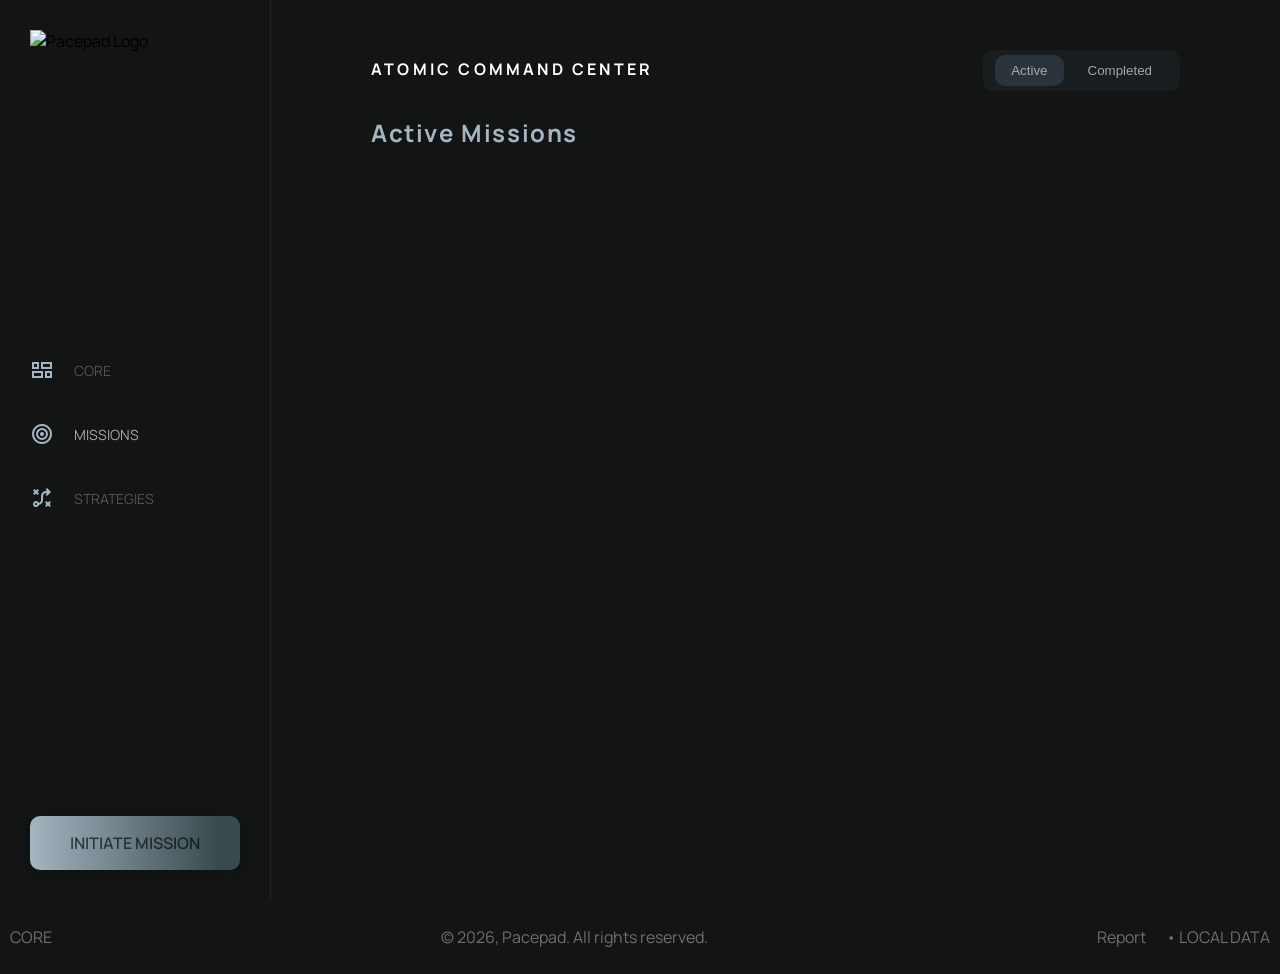
==== commit ad466e2b: "feat: enhance mission card UI with status label and improved styling" ====
--- a/missions.html
+++ b/missions.html
@@ -55,41 +55,15 @@
 
           <div class="flex-column" id="activeMissions">
             <h2>Active Missions</h2>
-            <div class="flex-column mission-card">
-              <div class="flex-row mission-card__header">
-                <div class="flex-row">
-                  <div class="progress-ring" style="--val: 60">60%</div>
+          </div>
 
-                  <div class="flex-column title-wrapper">
-                    <h3>WRITE API LOGIC</h3>
-                    <span class="mission-card__type">URGENT</span>
-                  </div>
-                </div>
-
-                <div class="flex-row mission-card__status">
-                  <span>2H LEFT</span>
-                  <span class="chevron-icon">▼</span>
-                </div>
-              </div>
-              <div class="mission__body-wrapper">
-                <div class="mission__body">
-                  <ul>
-                    <li class="flex-row mission__body-item">
-                      <span class="check-box">✔</span> Setup React Boilerplate
-                    </li>
-                    <li class="flex-row mission__body-item">
-                      <span class="check-box">○</span> Fetch API Data
-                    </li>
-                  </ul>
-
-                  <button class="btn-remove">X REMOVE MISSION</button>
-                </div>
-              </div>
-            </div>
+          <div id="statusMessage" class="status-message hidden">
+            Mission completed successfully!
           </div>
 
           <div class="hidden" id="completedMissions">
             <h2>Completed Missions</h2>
+            <div class="flex-column" id="completedMissionCard"></div>
           </div>
         </div>
       </main>
@@ -102,6 +76,54 @@
         <p>• LOCAL DATA</p>
       </span>
     </footer>
+    <template id="missionCardTemplate">
+      <div class="flex-column mission-card" id="missionCard">
+        <div class="flex-row mission-card__header">
+          <div class="flex-row">
+            <div class="flex-row progress-circular">
+              <div class="flex-row inner-circle">
+                <span class="progress-value">0%</span>
+              </div>
+            </div>
+
+            <div class="flex-column title-wrapper">
+              <h3 class="mission-title"></h3>
+              <span class="mission-card__type"></span>
+            </div>
+          </div>
+          <div class="flex-row mission-card__status">
+            <div class="flex-column card__status">
+              <span class="status__label">TIME REMAINING</span>
+              <span class="status__time"></span>
+            </div>
+            <span class="chevron-icon">▼</span>
+          </div>
+        </div>
+
+        <div class="flex-column mission-card__body hidden">
+          <ul class="flex-column mission-card__list" id="ulElement"></ul>
+          <div class="flex-row card__ctas">
+            <button class="btn action__button update__button">UPDATE</button>
+            <button class="btn action__button complete-all__button">
+              MARK ALL AS COMPLETE
+            </button>
+
+            <button class="btn action__button remove-card__button">
+              REMOVE
+            </button>
+          </div>
+        </div>
+      </div>
+    </template>
+    <template id="cardStepTemplate">
+      <li class="flex-row card__list-item">
+        <label class="flex-row task-label">
+          <input type="checkbox" class="task-check" />
+          <span class="task-text"></span>
+        </label>
+        <span class="list-item__time"></span>
+      </li>
+    </template>
     <script src="./missions.js"></script>
   </body>
 </html>
--- a/styles.css
+++ b/styles.css
@@ -297,6 +297,12 @@
   font-size: 14px;
   font-weight: 800;
 }
+
+.mission-title {
+  text-transform: uppercase;
+}
+
+
 
 
 
@@ -573,16 +579,25 @@
 }
 
 .mission-card {
-  align-items: center;
-  justify-content: flex-start;
+  gap: 60px;
+  justify-content: baseline;
+  align-items: center;
   margin-top: 40px;
-  border-left: 4px solid #687474b2;
-  box-shadow: 0 0 5px rgba(130, 127, 127, 0.138);
+  border-left: 4px solid #134b4bb2;
+  background-color: #171a1981;
+  border: 1px solid #393d3d25;
   border-radius: 10px;
-  padding: 20px;
-  width: 100%;
-  max-width: 900px;
-}
+  padding: 40px;
+  width: 100%;
+
+}
+
+.mission-card:active {
+  border: 1px solid #b7baba46;
+
+}
+
+
 
 .mission-card__header {
   cursor: pointer;
@@ -591,30 +606,28 @@
   width: 100%;
 }
 
-.progress-ring {
-  position: relative;
+.progress-circular {
   width: 60px;
   height: 60px;
-  display: flex;
+  border-radius: 50%;
+  background: conic-gradient(var(--color-tertiary) var(--percent, 0%), #1a252b 0deg);
   align-items: center;
   justify-content: center;
-  font-family: monospace;
-  font-weight: bold;
-  color: #fff;
-  z-index: 1;
-}
-
-.progress-ring::before {
-  content: "";
-  position: absolute;
-  inset: 0;
+}
+
+.inner-circle {
+  width: 50px;
+  height: 50px;
+  background-color: var(--color-neutral);
   border-radius: 50%;
-  z-index: -1;
-  background: conic-gradient(#8ebeb576 calc(var(--val) * 1%), #2a2a2a 0);
-  -webkit-mask: radial-gradient(farthest-side, transparent 75%, black 80%);
-  mask: radial-gradient(farthest-side, transparent 75%, black 80%);
-  transition: --val 0.6s ease-out;
-}
+  align-items: center;
+  justify-content: center;
+}
+
+.progress-value {
+  font-size: 12px;
+}
+
 
 .title-wrapper {
   margin-left: 32px;
@@ -622,44 +635,178 @@
 }
 
 .mission-card__type {
-  color: #bb5551;
+  color: #fbfbfb;
   font-weight: 700;
   font-size: 12px;
   max-width: fit-content;
-  background-color: #7f282734;
+  background-color: #3a8ac348;
   text-align: center;
   padding: 2px 8px;
   border-radius: 3px;
-  border: 0.5px solid #bb5551;
+  border: 0.5px solid #3362835f;
 }
 
 .mission-card__status {
-  gap: 40px;
-}
+  align-items: flex-start;
+  gap: 60px;
+}
+
+.card__status {
+  gap: 16px;
+  align-items: flex-end;
+}
+
+.status__title {
+  font-size: 14px;
+  font-weight: 700;
+  color: #a5b5c18f;
+}
+
+.status__label {
+  font-size: 12px;
+  color: #a5b5c18f;
+}
+
+.status__time {
+  font-weight: 700;
+
+}
+
+
 
 .chevron-icon {
   display: inline-block;
   transition: transform 0.3s ease;
 }
 
-.mission__body-wrapper {
-  display: grid;
-  grid-template-rows: 0fr;
-  transition: grid-template-rows 0.4s ease-out;
-}
-
-.mission__body {
-  overflow: hidden;
-}
-
-.mission__body-item {
+.rotate {
+  transform: rotate(180deg);
+}
+
+.mission-card__body {
+  gap: 40px;
+  width: 100%;
+}
+
+.mission-card__list {
+  gap: 16px;
+  list-style: none;
+  justify-content: baseline;
+  align-items: baseline;
+  font-size: 14px;
+
+}
+
+.status-message {
+  position: fixed;
+  bottom: 60px;
+  right: 20px;
+  background-color: #144940;
+  padding: 15px 25px;
+  border-radius: 10px;
+  box-shadow: 0 4px 12px rgba(0, 0, 0, 0.3);
+  transform: translateY(20px);
+  transition: all 0.5s ease;
+  z-index: 1000;
+}
+
+
+
+
+
+
+.card__list-item {
+  justify-content: space-between;
+  max-width: 1000px;
+  width: 100%;
+
+  padding: 16px;
+
+}
+
+.list-item__time {
+  color: #f0f1f2;
+  background: #292d2e5f;
+  text-align: center;
+  padding: 12px 24px;
+  min-width: 120px;
+  border-radius: 10px;
+  text-transform: uppercase;
+  margin-right: 20px;
+}
+
+
+.task-label {
+  gap: 16px;
+  align-items: center;
+
+  cursor: pointer;
+}
+
+
+.task-check {
+  appearance: none;
+  -webkit-appearance: none;
+
+  width: 20px;
+  height: 20px;
+  border-radius: 50%;
+  /* Kareyi yuvarlak yapar */
+  border: 2px solid #3b444b;
+  /* İşaretsiz kenarlık rengi */
+  background-color: transparent;
+  margin: 0;
+
+  cursor: pointer;
+  display: flex;
+  align-items: center;
+  justify-content: center;
+  transition: all 0.2s ease;
+  flex-shrink: 0;
+
+}
+
+
+
+/* Checkbox işaretlendiğinde kutu rengi */
+.task-check:checked {
+  background-color: #79949f;
+  border-color: #79949f;
+}
+
+/* İşaretlendiğinde beliren TİK */
+.task-check:checked::after {
+  content: '';
+  width: 4px;
+  height: 9px;
+  border: solid #0d1114;
+  /* TİK rengi (koyu arka planınıza uygun) */
+  border-width: 0 2px 2px 0;
+  transform: rotate(45deg);
+  margin-bottom: 2px;
+}
+
+
+
+
+.card__ctas {
+  align-items: flex-end;
+  justify-content: flex-end;
   gap: 12px;
-  align-items: center;
-  padding: 12px 0;
-}
-
-.mission-card.is-open .mission__body-wrapper {
-  grid-template-rows: 1fr;
+
+}
+
+
+
+.action__button {
+  background: none;
+  color: #c3d0d56a;
+  padding: 12px;
+  max-width: fit-content;
+}
+
+.action__button:hover {
+  color: #9cb4bdef;
 }
 
 .mission-card.is-open .chevron-icon {
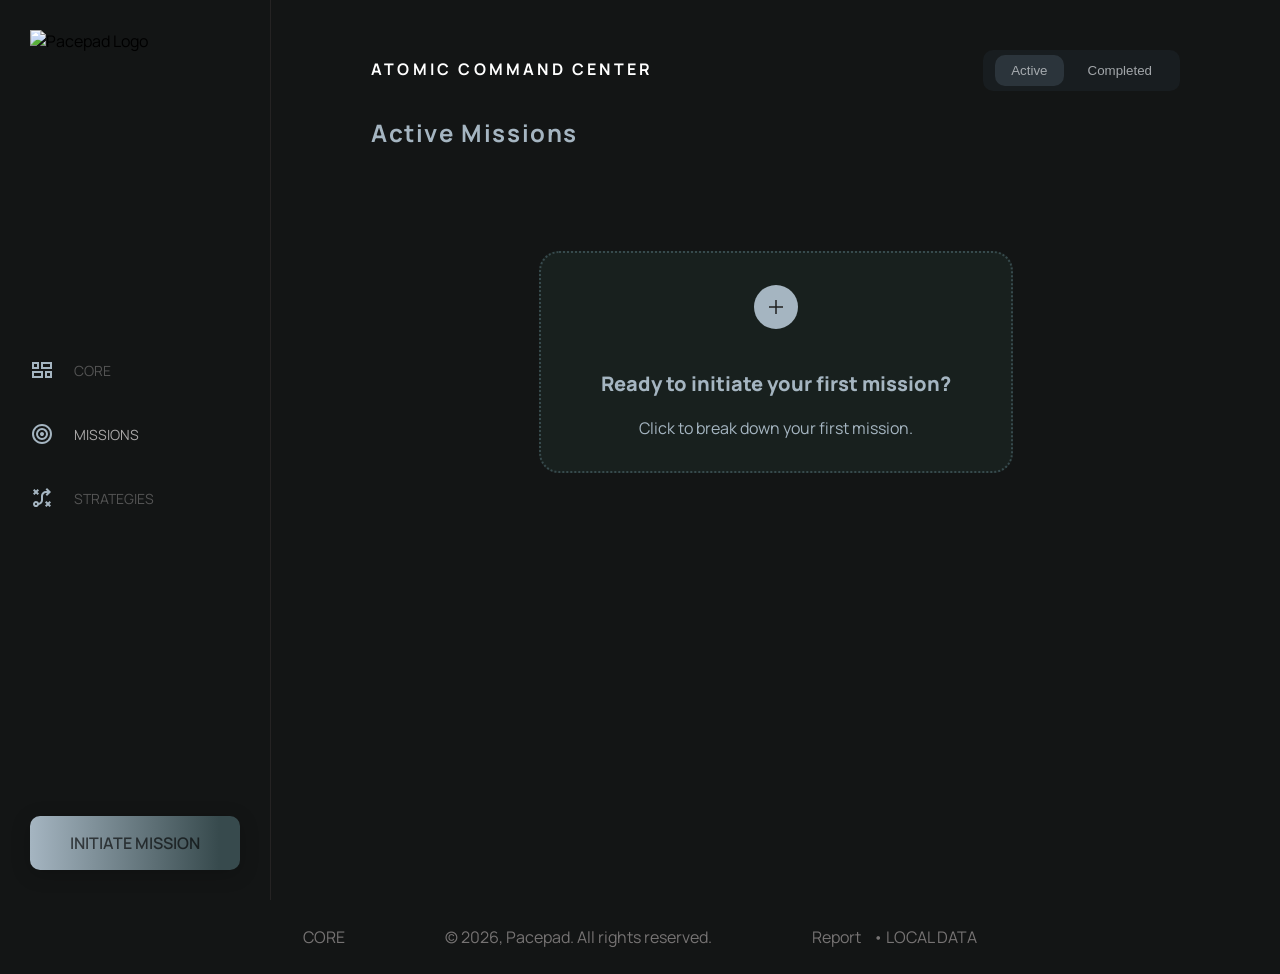
==== commit ba30bd04: "feat: add new icons and enhance UI with empty state messaging and improved styling" ====
--- a/missions.html
+++ b/missions.html
@@ -55,6 +55,25 @@
 
           <div class="flex-column" id="activeMissions">
             <h2>Active Missions</h2>
+            <a
+              href="startmission.html"
+              class="flex-column empty-state"
+              id="emptyState"
+            >
+              <span>
+                <img
+                  class="empty-state__icon"
+                  src="assets/icons/add_2_16dp_1F1F1F_FILL1_wght400_GRAD0_opsz20.svg"
+                  alt="Add Icon"
+                />
+              </span>
+              <span class="box__title" id="emptyStateTitle"
+                >Ready to initiate your first mission?</span
+              >
+              <span class="box__text"
+                >Click to break down your first mission.</span
+              ></a
+            >
           </div>
 
           <div id="statusMessage" class="status-message hidden">
@@ -80,9 +99,9 @@
       <div class="flex-column mission-card" id="missionCard">
         <div class="flex-row mission-card__header">
           <div class="flex-row">
-            <div class="flex-row progress-circular">
+            <div class="flex-row progress-circular progress-circular--sm">
               <div class="flex-row inner-circle">
-                <span class="progress-value">0%</span>
+                <span class="progress-value progress-value--sm">0%</span>
               </div>
             </div>
 
@@ -91,6 +110,7 @@
               <span class="mission-card__type"></span>
             </div>
           </div>
+          <span class="focus-badge hidden">FOCUS</span>
           <div class="flex-row mission-card__status">
             <div class="flex-column card__status">
               <span class="status__label">TIME REMAINING</span>
--- a/styles.css
+++ b/styles.css
@@ -152,8 +152,41 @@
 
 
 .workspace {
+  gap: 20px;
   align-items: center;
   justify-content: center;
+  max-width: 600px;
+  margin: 0 auto;
+  width: 100%;
+}
+
+.dashboard {
+  max-width: 400px;
+  gap: 120px;
+  align-items: center;
+
+}
+
+
+.progress-card {
+  gap: 24px;
+  align-items: center;
+
+  padding: 12px;
+
+}
+
+.time-remaining {
+  flex: 1;
+  border: 1px solid #3b444b;
+  border-radius: 10px;
+  padding: 24px 40px;
+}
+
+.time-remaining__header {
+  gap: 12px;
+  font-size: 12px;
+  font-weight: 700;
 }
 
 .mission-creator {
@@ -162,6 +195,7 @@
   justify-content: center;
   padding: 6px 6px 6px 16px;
   width: 100%;
+  flex: 1;
   border: none;
   border-radius: 10px;
   background-color: #0b0b0ba8;
@@ -173,7 +207,7 @@
 }
 
 .mission-creator__input {
-  flex: 1;
+  width: 100%;
   border: none;
   outline: none;
   background: none;
@@ -584,8 +618,8 @@
   align-items: center;
   margin-top: 40px;
   border-left: 4px solid #134b4bb2;
-  background-color: #171a1981;
-  border: 1px solid #393d3d25;
+  background-color: #333e3a2e;
+  border: 1px solid #595f5f72;
   border-radius: 10px;
   padding: 40px;
   width: 100%;
@@ -606,18 +640,42 @@
   width: 100%;
 }
 
+.focus-badge {
+  background-color: rgba(162, 136, 227, 0.811);
+  color: white;
+  font-size: 12px;
+  padding: 4px 12px;
+  border-radius: 10px;
+  font-weight: 700;
+  margin-left: auto;
+  margin-right: 20px;
+}
+
+
+
 .progress-circular {
+  border-radius: 50%;
+  background: conic-gradient(var(--color-tertiary) var(--percent, 0%), #1a252b 0deg);
+  align-items: center;
+  justify-content: center;
+
+}
+
+
+
+.progress-circular--lg {
+  width: 200px;
+  height: 200px;
+}
+
+.progress-circular--sm {
   width: 60px;
   height: 60px;
-  border-radius: 50%;
-  background: conic-gradient(var(--color-tertiary) var(--percent, 0%), #1a252b 0deg);
-  align-items: center;
-  justify-content: center;
 }
 
 .inner-circle {
-  width: 50px;
-  height: 50px;
+  width: calc(100% - 8px);
+  height: calc(100% - 8px);
   background-color: var(--color-neutral);
   border-radius: 50%;
   align-items: center;
@@ -625,7 +683,17 @@
 }
 
 .progress-value {
+  text-align: center;
+}
+
+.progress-value--lg {
+  font-size: 16px;
+
+}
+
+.progress-value--sm {
   font-size: 12px;
+
 }
 
 
@@ -1026,6 +1094,35 @@
 
 
 
+.empty-state {
+  gap: 20px;
+  justify-content: center;
+  align-items: center;
+  margin: 0 auto;
+  padding: 32px 60px;
+  max-width: fit-content;
+  margin-top: 100px;
+  background-color: #1d2725a5;
+  border: 2px dotted #374A4D;
+  border-radius: 20px;
+
+}
+
+.empty-state__icon {
+  padding: 12px;
+  background-color: #A5B5C1;
+  border-radius: 24px;
+}
+
+.box__title {
+  margin-top: 16px;
+  font-size: 20px;
+  font-weight: 800;
+}
+
+
+
+
 
 
 
@@ -1045,16 +1142,16 @@
 .footer {
   display: flex;
   align-items: baseline;
-  justify-content: space-between;
-  gap: 20px;
+  justify-content: center;
+  gap: 100px;
   margin: 10px;
-  color: #706e6e;
+  color: #c9c3c38b;
 }
 
 .footer-right {
   display: flex;
   align-items: baseline;
-  gap: 20px;
+  gap: 12px;
 }
 
 
